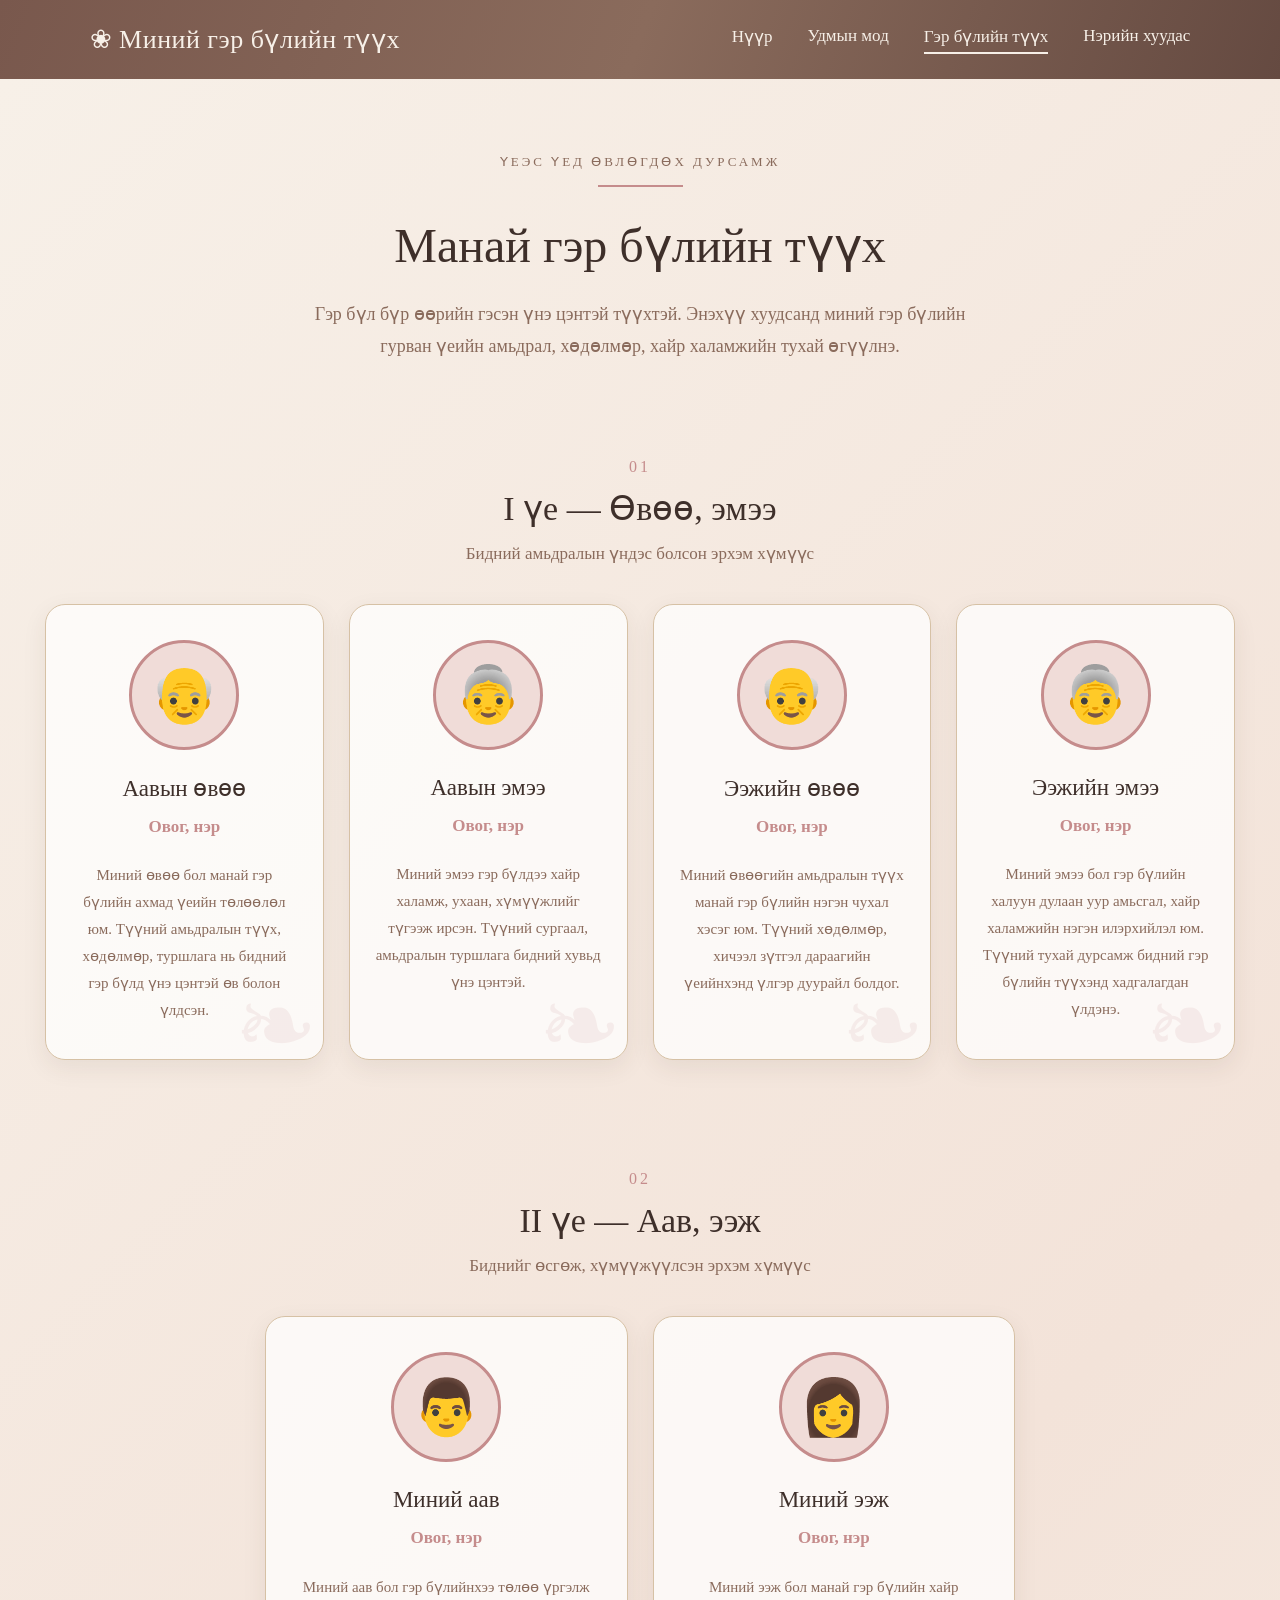
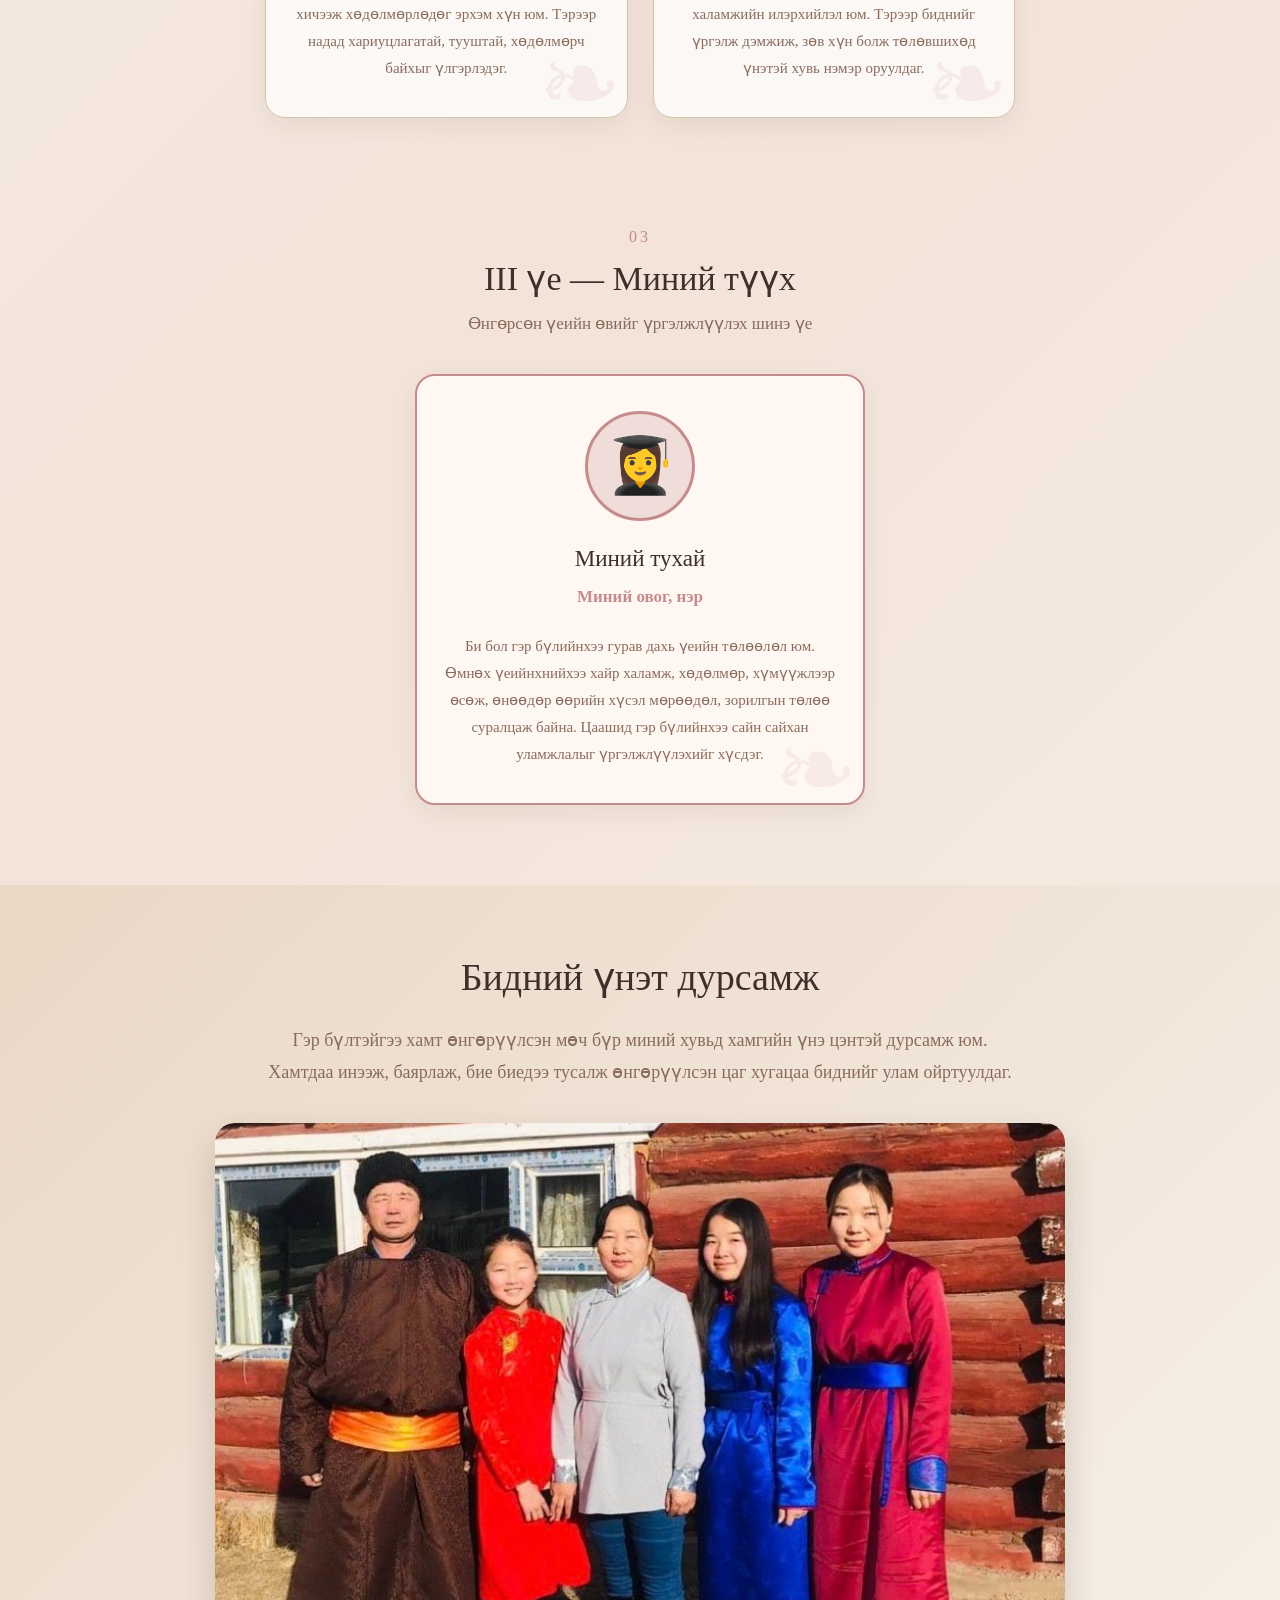
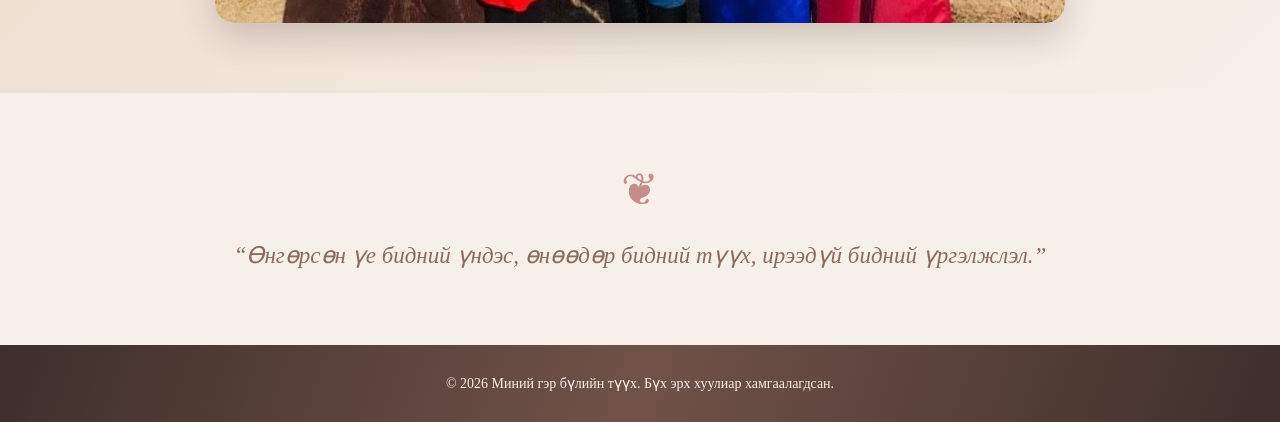
==== history.html @ 530f6f87 "Add files via upload" ====
<!DOCTYPE html>
<html lang="mn">
<head>
    <meta charset="UTF-8">
    <meta name="viewport" content="width=device-width, initial-scale=1.0">
    <title>Гэр бүлийн түүх | Миний гэр бүлийн түүх</title>
    <link rel="stylesheet" href="style.css">
    <script src="script.js" defer></script>
</head>

<body>

    <!-- Дээд цэс -->
    <header>
        <nav class="navbar">
            <a href="index.html" class="logo">
                ❀ Миний гэр бүлийн түүх
            </a>

            <div class="nav-links">
                <a href="index.html">Нүүр</a>
                <a href="tree.html">Удмын мод</a>
                <a href="history.html" class="active">Гэр бүлийн түүх</a>
                <a href="card.html">Нэрийн хуудас</a>
            </div>
        </nav>
    </header>

    <main class="history-page">

        <!-- Хуудасны танилцуулга -->
        <section class="history-intro">
            <p class="subtitle">ҮЕЭС ҮЕД ӨВЛӨГДӨХ ДУРСАМЖ</p>

            <h1>Манай гэр бүлийн түүх</h1>

            <p>
                Гэр бүл бүр өөрийн гэсэн үнэ цэнтэй түүхтэй.
                Энэхүү хуудсанд миний гэр бүлийн гурван үеийн
                амьдрал, хөдөлмөр, хайр халамжийн тухай өгүүлнэ.
            </p>
        </section>

        <!-- I үе -->
        <section class="history-section">

            <div class="history-heading">
                <span>01</span>
                <h2>I үе — Өвөө, эмээ</h2>
                <p>Бидний амьдралын үндэс болсон эрхэм хүмүүс</p>
            </div>

            <div class="history-grid">

                <article class="history-card">
                    <div class="history-avatar">👴</div>
                    <h3>Аавын өвөө</h3>
                    <p class="history-name">Овог, нэр</p>
                    <p>
                        Миний өвөө бол манай гэр бүлийн
                        ахмад үеийн төлөөлөл юм.
                        Түүний амьдралын түүх, хөдөлмөр,
                        туршлага нь бидний гэр бүлд
                        үнэ цэнтэй өв болон үлдсэн.
                    </p>
                </article>

                <article class="history-card">
                    <div class="history-avatar">👵</div>
                    <h3>Аавын эмээ</h3>
                    <p class="history-name">Овог, нэр</p>
                    <p>
                        Миний эмээ гэр бүлдээ хайр халамж,
                        ухаан, хүмүүжлийг түгээж ирсэн.
                        Түүний сургаал, амьдралын туршлага
                        бидний хувьд үнэ цэнтэй.
                    </p>
                </article>

                <article class="history-card">
                    <div class="history-avatar">👴</div>
                    <h3>Ээжийн өвөө</h3>
                    <p class="history-name">Овог, нэр</p>
                    <p>
                        Миний өвөөгийн амьдралын түүх
                        манай гэр бүлийн нэгэн чухал хэсэг юм.
                        Түүний хөдөлмөр, хичээл зүтгэл
                        дараагийн үеийнхэнд үлгэр дуурайл болдог.
                    </p>
                </article>

                <article class="history-card">
                    <div class="history-avatar">👵</div>
                    <h3>Ээжийн эмээ</h3>
                    <p class="history-name">Овог, нэр</p>
                    <p>
                        Миний эмээ бол гэр бүлийн халуун
                        дулаан уур амьсгал, хайр халамжийн
                        нэгэн илэрхийлэл юм.
                        Түүний тухай дурсамж бидний
                        гэр бүлийн түүхэнд хадгалагдан үлдэнэ.
                    </p>
                </article>

            </div>
        </section>

        <!-- II үе -->
        <section class="history-section">

            <div class="history-heading">
                <span>02</span>
                <h2>II үе — Аав, ээж</h2>
                <p>Биднийг өсгөж, хүмүүжүүлсэн эрхэм хүмүүс</p>
            </div>

            <div class="history-grid parents-history">

                <article class="history-card">
                    <div class="history-avatar">👨</div>
                    <h3>Миний аав</h3>
                    <p class="history-name">Овог, нэр</p>
                    <p>
                        Миний аав бол гэр бүлийнхээ
                        төлөө үргэлж хичээж хөдөлмөрлөдөг
                        эрхэм хүн юм. Тэрээр надад
                        хариуцлагатай, тууштай,
                        хөдөлмөрч байхыг үлгэрлэдэг.
                    </p>
                </article>

                <article class="history-card">
                    <div class="history-avatar">👩</div>
                    <h3>Миний ээж</h3>
                    <p class="history-name">Овог, нэр</p>
                    <p>
                        Миний ээж бол манай гэр бүлийн
                        хайр халамжийн илэрхийлэл юм.
                        Тэрээр биднийг үргэлж дэмжиж,
                        зөв хүн болж төлөвшихөд
                        үнэтэй хувь нэмэр оруулдаг.
                    </p>
                </article>

            </div>
        </section>

        <!-- III үе -->
        <section class="history-section">

            <div class="history-heading">
                <span>03</span>
                <h2>III үе — Миний түүх</h2>
                <p>Өнгөрсөн үеийн өвийг үргэлжлүүлэх шинэ үе</p>
            </div>

            <div class="history-grid my-history">

                <article class="history-card">
                    <div class="history-avatar">👩‍🎓</div>
                    <h3>Миний тухай</h3>
                    <p class="history-name">Миний овог, нэр</p>
                    <p>
                        Би бол гэр бүлийнхээ гурав дахь
                        үеийн төлөөлөл юм.

                        Өмнөх үеийнхнийхээ хайр халамж,
                        хөдөлмөр, хүмүүжлээр өсөж,
                        өнөөдөр өөрийн хүсэл мөрөөдөл,
                        зорилгын төлөө суралцаж байна.

                        Цаашид гэр бүлийнхээ сайн
                        сайхан уламжлалыг үргэлжлүүлэхийг
                        хүсдэг.
                    </p>
                </article>

            </div>
        </section>

        <!-- Гэр бүлийн дурсамж -->
        <section class="family-memory">

            <h2>Бидний үнэт дурсамж</h2>

            <p>
                Гэр бүлтэйгээ хамт өнгөрүүлсэн мөч бүр
                миний хувьд хамгийн үнэ цэнтэй дурсамж юм.

                Хамтдаа инээж, баярлаж, бие биедээ
                тусалж өнгөрүүлсэн цаг хугацаа
                биднийг улам ойртуулдаг.
            </p>

            <div class="memory-image">
                <img src="images/family.jpg"
                     alt="Манай гэр бүлийн дурсамж">
            </div>

        </section>

        <!-- Төгсгөлийн ишлэл -->
        <section class="history-quote">
            <p>
                “Өнгөрсөн үе бидний үндэс,
                өнөөдөр бидний түүх,
                ирээдүй бидний үргэлжлэл.”
            </p>
        </section>

    </main>

    <!-- Footer -->
    <footer>
        <p>
            © 2026 Миний гэр бүлийн түүх.
            Бүх эрх хуулиар хамгаалагдсан.
        </p>
    </footer>

</body>
</html>
---- style.css ----
/* Үндсэн тохиргоо */
* {
    margin: 0;
    padding: 0;
    box-sizing: border-box;
}

:root {
    --rose: #C58C8C;
    --cream: #F7F0E8;
    --beige: #D6C1A5;
    --mocha: #8A6B5C;
    --brown: #3E2F2A;
}

html {
    scroll-behavior: smooth;
}

body {
    font-family: Georgia, "Times New Roman", serif;
    background: var(--cream);
    color: var(--brown);
    overflow-x: hidden;
}

/* =========================
   ДЭЭД ЦЭС
========================= */

.navbar {
    background: linear-gradient(
        110deg,
        #79584d,
        #8A6B5C,
        #654a41
    );

    display: flex;
    justify-content: space-between;
    align-items: center;
    padding: 24px 7%;
    box-shadow: 0 3px 15px rgba(62, 47, 42, 0.15);
}

.logo {
    color: var(--cream);
    font-size: 26px;
    text-decoration: none;
    letter-spacing: 0.5px;
}

.nav-links {
    display: flex;
    gap: 35px;
}

.nav-links a {
    color: var(--cream);
    text-decoration: none;
    font-size: 17px;
    padding-bottom: 7px;
    position: relative;
    transition: color 0.3s;
}

.nav-links a::after {
    content: "";
    position: absolute;
    width: 0;
    height: 2px;
    background: var(--cream);
    bottom: 0;
    left: 0;
    transition: width 0.3s;
}

.nav-links a:hover::after,
.nav-links a.active::after {
    width: 100%;
}

/* =========================
   НҮҮР ХУУДАС
========================= */

.hero {
    display: flex;
    align-items: center;
    min-height: 550px;
    position: relative;
    overflow: hidden;

    background: linear-gradient(
        125deg,
        #F7F0E8 0%,
        #f9eee6 45%,
        #ead4c5 100%
    );
}

/* Зүүн талын цэцэг, навчны чимэглэл */

.hero::before {
    content: "❦";
    position: absolute;
    left: -35px;
    bottom: -75px;
    font-size: 310px;
    color: rgba(197, 140, 140, 0.17);
    transform: rotate(-20deg);
    pointer-events: none;
}

/* Дээд талын зөөлөн чимэглэл */

.hero::after {
    content: "";
    position: absolute;
    width: 360px;
    height: 360px;
    border-radius: 50%;
    background: rgba(197, 140, 140, 0.10);
    top: -220px;
    left: 18%;
    pointer-events: none;
}

.hero-content {
    width: 48%;
    padding: 65px 4% 65px 10%;
    position: relative;
    z-index: 2;
}

.subtitle {
    font-size: 13px;
    letter-spacing: 3px;
    color: var(--mocha);
    margin-bottom: 30px;
    text-transform: uppercase;
}

.subtitle::after {
    content: "";
    display: block;
    width: 85px;
    height: 2px;
    background: var(--rose);
    margin-top: 15px;
}

.hero-content h1 {
    font-size: clamp(45px, 5vw, 75px);
    line-height: 1.12;
    margin-bottom: 25px;
    font-weight: normal;
    letter-spacing: -1px;
}

.hero-description {
    font-size: 20px;
    line-height: 1.65;
    margin-bottom: 35px;
    max-width: 450px;
}

.hero-btn {
    display: inline-block;
    background: linear-gradient(
        135deg,
        #C58C8C,
        #b57777
    );
    color: white;
    padding: 17px 35px;
    border-radius: 40px;
    text-decoration: none;
    font-size: 17px;
    box-shadow: 0 7px 20px rgba(197, 140, 140, 0.25);
    transition: all 0.3s;
}

.hero-btn:hover {
    background: var(--mocha);
    transform: translateY(-4px);
    box-shadow: 0 12px 25px rgba(62, 47, 42, 0.2);
}

/* =========================
   ГЭР БҮЛИЙН ЗУРАГ
========================= */

.hero-image {
    width: 52%;
    height: 550px;
    position: relative;
    overflow: hidden;
}

/* Зургийн ирмэгийг уусгах */

.hero-image::after {
    content: "";
    position: absolute;
    inset: 0;
    pointer-events: none;

    background: linear-gradient(
        to right,
        #f5e9df 0%,
        rgba(245, 233, 223, 0.75) 5%,
        rgba(245, 233, 223, 0) 25%
    );
}

.hero-image img {
    width: 100%;
    height: 100%;
    object-fit: cover;
    object-position: center;
    display: block;
    transition: transform 0.6s;
}

.hero-image:hover img {
    transform: scale(1.04);
}

/* =========================
   ҮНДСЭН 4 КАРТ
========================= */

.features {
    display: grid;
    grid-template-columns: repeat(4, 1fr);
    gap: 22px;
    padding: 45px 6%;

    background: linear-gradient(
        180deg,
        #ead8c6,
        #F7F0E8
    );
}

.feature-card {
    background: rgba(255, 255, 255, 0.58);
    border: 1px solid rgba(255, 255, 255, 0.8);
    padding: 35px 20px;
    border-radius: 18px;
    text-align: center;
    text-decoration: none;
    color: var(--brown);
    position: relative;
    overflow: hidden;

    box-shadow: 0 8px 25px rgba(62, 47, 42, 0.07);
    transition: all 0.35s;
}

/* Картын булангийн чимэглэл */

.feature-card::before {
    content: "❧";
    position: absolute;
    left: 10px;
    bottom: -18px;
    font-size: 85px;
    color: rgba(197, 140, 140, 0.16);
    transform: rotate(-25deg);
    pointer-events: none;
}

.feature-card:hover {
    transform: translateY(-10px);
    background: #fffaf6;
    box-shadow: 0 15px 30px rgba(62, 47, 42, 0.15);
    border-color: var(--rose);
}

.feature-icon {
    width: 70px;
    height: 70px;
    background: linear-gradient(
        135deg,
        #C58C8C,
        #b47a7a
    );
    color: white;
    border-radius: 50%;
    display: flex;
    justify-content: center;
    align-items: center;
    font-size: 32px;
    margin: 0 auto 22px;
    box-shadow: 0 5px 15px rgba(197, 140, 140, 0.2);
}

.feature-card h2 {
    font-size: 23px;
    margin-bottom: 12px;
    font-weight: normal;
}

.feature-card p {
    font-size: 16px;
    line-height: 1.6;
}

/* =========================
   ИШЛЭЛ
========================= */

.quote {
    text-align: center;
    padding: 70px 20px;
    position: relative;

    background: linear-gradient(
        135deg,
        #F7F0E8,
        #f3e4da,
        #F7F0E8
    );
}

.quote::before {
    content: "“";
    display: block;
    font-size: 85px;
    line-height: 0.7;
    color: var(--rose);
    opacity: 0.8;
}

.quote p {
    font-size: 24px;
    font-style: italic;
    color: var(--mocha);
    line-height: 1.7;
}

.quote::after {
    content: "❧";
    display: block;
    font-size: 38px;
    color: var(--rose);
    margin-top: 15px;
}

/* =========================
   FOOTER
========================= */

footer {
    background: linear-gradient(
        110deg,
        #3E2F2A,
        #705248,
        #3E2F2A
    );
    color: var(--cream);
    text-align: center;
    padding: 30px 20px;
    font-size: 14px;
}

/* =========================
   RESPONSIVE
========================= */

@media (max-width: 900px) {

    .navbar {
        flex-direction: column;
        gap: 20px;
    }

    .nav-links {
        flex-wrap: wrap;
        justify-content: center;
        gap: 18px;
    }

    .hero-content {
        padding-left: 6%;
    }

    .hero-content h1 {
        font-size: 48px;
    }

    .features {
        grid-template-columns: repeat(2, 1fr);
    }
}

@media (max-width: 768px) {

    .hero {
        flex-direction: column;
    }

    .hero-content {
        width: 100%;
        text-align: center;
        padding: 55px 8%;
    }

    .subtitle::after {
        margin: 15px auto 0;
    }

    .hero-content h1 {
        font-size: 46px;
    }

    .hero-description {
        font-size: 18px;
        margin-left: auto;
        margin-right: auto;
    }

    .hero-image {
        width: 100%;
        height: 350px;
    }

    .hero-image::after {
        background: linear-gradient(
            to bottom,
            #f5e9df 0%,
            transparent 25%
        );
    }

    .features {
        padding: 30px 5%;
    }

    .quote p {
        font-size: 20px;
    }
}

@media (max-width: 480px) {

    .logo {
        font-size: 21px;
    }

    .nav-links a {
        font-size: 14px;
    }

    .hero-content h1 {
        font-size: 40px;
    }

    .features {
        grid-template-columns: 1fr;
    }

    .feature-card {
        padding: 30px 15px;
    }

    .quote {
        padding: 55px 20px;
    }

    .quote p {
        font-size: 18px;
    }
}
/* =========================
   УДМЫН МОДНЫ ХУУДАС
========================= */

.tree-page {
    background: linear-gradient(
        135deg,
        #F7F0E8,
        #f3e3d9,
        #F7F0E8
    );
    min-height: 100vh;
}

/* Хуудасны гарчиг */
.tree-intro {
    text-align: center;
    padding: 65px 20px 40px;
}

.tree-intro .subtitle::after {
    margin: 15px auto 0;
}

.tree-intro h1 {
    font-size: 48px;
    font-weight: normal;
    color: #3E2F2A;
    margin-bottom: 20px;
}

.tree-intro > p:last-child {
    font-size: 18px;
    color: #8A6B5C;
    line-height: 1.6;
}

/* Удмын модны үндсэн хэсэг */
.family-tree {
    max-width: 1200px;
    margin: 0 auto;
    padding: 30px 25px 70px;
}

/* Үе тус бүр */
.generation {
    text-align: center;
    position: relative;
    margin-bottom: 25px;
}

.generation h2 {
    display: inline-block;
    background: #C58C8C;
    color: white;
    padding: 12px 35px;
    border-radius: 30px;
    font-size: 20px;
    font-weight: normal;
    margin-bottom: 35px;
}

/* Өвөө, эмээ нар */
.grandparents {
    display: grid;
    grid-template-columns: 1fr 1fr;
    gap: 70px;
}

.family-group {
    display: flex;
    justify-content: center;
    gap: 20px;
}

/* Аав, ээж */
.parents {
    display: flex;
    justify-content: center;
    gap: 180px;
}

/* Өөрийн үе */
.my-generation {
    display: flex;
    justify-content: center;
}

/* Хүний карт */
.person-card {
    width: 220px;
    min-height: 270px;
    background: rgba(255, 255, 255, 0.8);
    border: 1px solid #D6C1A5;
    border-radius: 18px;
    padding: 25px 15px;
    text-align: center;
    box-shadow: 0 8px 25px rgba(62, 47, 42, 0.08);
    transition: 0.3s;
    position: relative;
    cursor: pointer;
}

.person-card:hover {
    transform: translateY(-8px);
    border-color: #C58C8C;
    box-shadow: 0 15px 30px rgba(62, 47, 42, 0.15);
}

/* Зураг эсвэл дүрс */
.person-avatar {
    width: 105px;
    height: 105px;
    background: #f0dcd8;
    border: 3px solid #C58C8C;
    border-radius: 50%;
    margin: 0 auto 20px;

    display: flex;
    align-items: center;
    justify-content: center;
    font-size: 55px;
    overflow: hidden;
}

.person-avatar img {
    width: 100%;
    height: 100%;
    object-fit: cover;
}

/* Нэр, мэдээлэл */
.person-card h3 {
    font-size: 20px;
    font-weight: normal;
    margin-bottom: 10px;
}

.person-card p {
    font-size: 16px;
    color: #8A6B5C;
    margin-bottom: 12px;
}

.person-card span {
    font-size: 14px;
    color: #8A6B5C;
}

/* Өөрийн карт */
.my-card {
    background: #fff7f2;
    border: 2px solid #C58C8C;
}

/* Үе хоорондын холбоос */
.generation:not(:last-child)::after {
    content: "";
    display: block;
    width: 2px;
    height: 55px;
    background: #C58C8C;
    margin: 20px auto 0;
}

/* Доод ишлэл */
.tree-message {
    text-align: center;
    padding: 45px 20px 65px;
}

.tree-message p {
    font-size: 22px;
    font-style: italic;
    color: #8A6B5C;
}

/* =========================
   RESPONSIVE
========================= */

@media (max-width: 1100px) {
    .grandparents {
        gap: 20px;
    }

    .family-group {
        gap: 12px;
    }

    .person-card {
        width: 190px;
    }

    .parents {
        gap: 100px;
    }
}

@media (max-width: 768px) {
    .tree-intro h1 {
        font-size: 36px;
    }

    .grandparents {
        grid-template-columns: 1fr;
        gap: 30px;
    }

    .family-group {
        gap: 15px;
    }

    .parents {
        gap: 20px;
    }

    .person-card {
        width: 165px;
        min-height: 250px;
        padding: 20px 10px;
    }

    .person-avatar {
        width: 85px;
        height: 85px;
        font-size: 45px;
    }

    .person-card h3 {
        font-size: 17px;
    }

    .person-card p {
        font-size: 14px;
    }
}

@media (max-width: 400px) {
    .person-card {
        width: 140px;
    }

    .family-group {
        gap: 10px;
    }

    .person-avatar {
        width: 75px;
        height: 75px;
    }
}
/* =========================
   ГЭР БҮЛИЙН ТҮҮХ ХУУДАС
========================= */

.history-page {
    background: linear-gradient(
        135deg,
        #F7F0E8,
        #f3e3d9,
        #F7F0E8
    );
    min-height: 100vh;
}

/* Хуудасны танилцуулга */

.history-intro {
    text-align: center;
    padding: 75px 20px 65px;
    position: relative;
}

.history-intro .subtitle::after {
    margin: 15px auto 0;
}

.history-intro h1 {
    font-size: 48px;
    font-weight: normal;
    color: #3E2F2A;
    margin-bottom: 25px;
}

.history-intro > p:last-child {
    max-width: 700px;
    margin: 0 auto;
    font-size: 18px;
    line-height: 1.8;
    color: #8A6B5C;
}

/* =========================
   ҮЕ ТУС БҮРИЙН ХЭСЭГ
========================= */

.history-section {
    max-width: 1250px;
    margin: 0 auto;
    padding: 30px 30px 80px;
}

.history-heading {
    text-align: center;
    margin-bottom: 40px;
}

.history-heading span {
    display: inline-block;
    font-size: 16px;
    color: #C58C8C;
    letter-spacing: 3px;
    margin-bottom: 12px;
}

.history-heading h2 {
    font-size: 34px;
    font-weight: normal;
    color: #3E2F2A;
    margin-bottom: 15px;
}

.history-heading p {
    font-size: 17px;
    color: #8A6B5C;
}

/* =========================
   НАМТРЫН КАРТУУД
========================= */

.history-grid {
    display: grid;
    grid-template-columns: repeat(4, 1fr);
    gap: 25px;
}

.history-card {
    background: rgba(255, 255, 255, 0.75);
    border: 1px solid #D6C1A5;
    border-radius: 20px;
    padding: 35px 25px;
    text-align: center;
    box-shadow: 0 8px 25px rgba(62, 47, 42, 0.08);
    transition: all 0.3s ease;
    position: relative;
    overflow: hidden;
}

/* Картын булангийн чимэглэл */

.history-card::before {
    content: "❧";
    position: absolute;
    bottom: -25px;
    right: 5px;
    font-size: 100px;
    color: rgba(197, 140, 140, 0.12);
    pointer-events: none;
}

.history-card:hover {
    transform: translateY(-8px);
    border-color: #C58C8C;
    box-shadow: 0 15px 35px rgba(62, 47, 42, 0.15);
}

/* Хүний зураг эсвэл дүрс */

.history-avatar {
    width: 110px;
    height: 110px;
    background: #f0dcd8;
    border: 3px solid #C58C8C;
    border-radius: 50%;

    display: flex;
    align-items: center;
    justify-content: center;

    font-size: 55px;
    margin: 0 auto 25px;
    overflow: hidden;
}

.history-avatar img {
    width: 100%;
    height: 100%;
    object-fit: cover;
}

/* Нэр, намтар */

.history-card h3 {
    font-size: 23px;
    font-weight: normal;
    margin-bottom: 10px;
    color: #3E2F2A;
}

.history-name {
    color: #C58C8C !important;
    font-size: 17px !important;
    margin-bottom: 20px !important;
    font-weight: bold;
}

.history-card p {
    font-size: 15px;
    line-height: 1.8;
    color: #8A6B5C;
}

/* =========================
   II ҮЕ — ААВ, ЭЭЖ
========================= */

.parents-history {
    grid-template-columns: repeat(2, 1fr);
    max-width: 750px;
    margin: 0 auto;
}

/* =========================
   III ҮЕ — МИНИЙ ТҮҮХ
========================= */

.my-history {
    grid-template-columns: 1fr;
    max-width: 450px;
    margin: 0 auto;
}

.my-history .history-card {
    border: 2px solid #C58C8C;
    background: #fff7f2;
}

/* =========================
   ГЭР БҮЛИЙН ДУРСАМЖ
========================= */

.family-memory {
    text-align: center;
    padding: 70px 25px;
    background: linear-gradient(
        135deg,
        #ead8c6,
        #F7F0E8
    );
}

.family-memory h2 {
    font-size: 38px;
    font-weight: normal;
    margin-bottom: 25px;
    color: #3E2F2A;
}

.family-memory > p {
    max-width: 750px;
    margin: 0 auto 35px;
    font-size: 18px;
    line-height: 1.8;
    color: #8A6B5C;
}

.memory-image {
    max-width: 850px;
    margin: 0 auto;
    border-radius: 20px;
    overflow: hidden;
    box-shadow: 0 15px 35px rgba(62, 47, 42, 0.2);
}

.memory-image img {
    display: block;
    width: 100%;
    max-height: 500px;
    object-fit: cover;
}

/* =========================
   ТӨГСГӨЛИЙН ИШЛЭЛ
========================= */

.history-quote {
    text-align: center;
    padding: 70px 20px;
    background: #F7F0E8;
}

.history-quote::before {
    content: "❦";
    display: block;
    font-size: 45px;
    color: #C58C8C;
    margin-bottom: 20px;
}

.history-quote p {
    font-size: 23px;
    font-style: italic;
    color: #8A6B5C;
    line-height: 1.7;
}

/* =========================
   УТАС, ТАБЛЕТЫН ЗАГВАР
========================= */

@media (max-width: 1000px) {

    .history-grid {
        grid-template-columns: repeat(2, 1fr);
    }

    .my-history {
        grid-template-columns: 1fr;
    }
}

@media (max-width: 768px) {

    .history-intro {
        padding: 55px 20px;
    }

    .history-intro h1 {
        font-size: 36px;
    }

    .history-heading h2 {
        font-size: 28px;
    }

    .history-section {
        padding: 25px 20px 55px;
    }

    .history-grid {
        grid-template-columns: 1fr;
        max-width: 450px;
        margin: 0 auto;
    }

    .history-card {
        padding: 30px 20px;
    }

    .family-memory h2 {
        font-size: 30px;
    }

    .family-memory > p {
        font-size: 16px;
    }

    .history-quote p {
        font-size: 19px;
    }
}
/* =========================
   НЭРИЙН ХУУДАС
========================= */

.card-page {
    min-height: 100vh;
    background: linear-gradient(
        135deg,
        #F7F0E8,
        #f0ddd2,
        #F7F0E8
    );
}

/* Хуудасны гарчиг */
.card-intro {
    text-align: center;
    padding: 65px 20px 35px;
}

.card-intro .subtitle::after {
    margin: 15px auto 0;
}

.card-intro h1 {
    font-size: 46px;
    font-weight: normal;
    margin-bottom: 18px;
}

.card-intro > p:last-child {
    font-size: 18px;
    color: #8A6B5C;
    line-height: 1.6;
}

/* Нэрийн хуудасны байрлал */
.business-card-section {
    text-align: center;
    padding: 25px 20px 90px;
}

.card-instruction {
    font-size: 16px;
    color: #8A6B5C;
    margin-bottom: 35px;
}

.card-container {
    width: min(100%, 520px);
    aspect-ratio: 1.75;
    margin: 0 auto 35px;
    perspective: 1200px;
}

/* Эргэдэг карт */
.business-card {
    width: 100%;
    height: 100%;
    position: relative;
    transform-style: preserve-3d;
    transition: transform 0.8s ease;
    cursor: pointer;
}

.business-card.flipped {
    transform: rotateY(180deg);
}

/* Хоёр талын ерөнхий загвар */
.card-face {
    position: absolute;
    inset: 0;
    border-radius: 18px;
    overflow: hidden;
    backface-visibility: hidden;
    -webkit-backface-visibility: hidden;

    display: flex;
    align-items: center;
    justify-content: center;

    box-shadow: 0 18px 45px rgba(62, 47, 42, 0.2);
}

/* =========================
   НҮҮР ТАЛ
========================= */

.card-front {
    background: linear-gradient(
        135deg,
        #F7F0E8,
        #ead4c6,
        #D6C1A5
    );
    border: 2px solid #C58C8C;
    color: #3E2F2A;
}

/* Дотор хүрээ */
.card-front::before {
    content: "";
    position: absolute;
    inset: 12px;
    border: 1px solid rgba(138, 107, 92, 0.45);
    border-radius: 10px;
    pointer-events: none;
}

.card-decoration {
    position: absolute;
    top: 15px;
    left: 25px;
    font-size: 35px;
    color: #C58C8C;
}

.card-corner {
    position: absolute;
    bottom: -25px;
    right: 5px;
    font-size: 110px;
    color: rgba(197, 140, 140, 0.35);
}

.card-front-content {
    position: relative;
    z-index: 1;
    padding: 20px;
}

.card-small-title {
    font-size: 11px;
    letter-spacing: 3px;
    margin-bottom: 18px;
}

.card-front h2 {
    font-size: 32px;
    font-weight: normal;
    margin-bottom: 18px;
}

.card-divider {
    width: 65px;
    height: 2px;
    background: #C58C8C;
    margin: 0 auto 18px;
}

.card-role {
    font-size: 17px;
    margin-bottom: 25px;
    color: #8A6B5C;
}

.card-contact p {
    font-size: 15px;
    line-height: 1.8;
}

/* =========================
   АР ТАЛ
========================= */

.card-back {
    background: linear-gradient(
        135deg,
        #3E2F2A,
        #705248,
        #3E2F2A
    );
    color: #F7F0E8;
    transform: rotateY(180deg);
    border: 2px solid #D6C1A5;
}

/* Ар талын хүрээ */
.card-back::before {
    content: "";
    position: absolute;
    inset: 12px;
    border: 1px solid rgba(214, 193, 165, 0.5);
    border-radius: 10px;
    pointer-events: none;
}

.card-back-content {
    position: relative;
    z-index: 1;
    padding: 15px;
}

.card-back h2 {
    font-size: 26px;
    font-weight: normal;
    margin-bottom: 12px;
}

.card-back .card-small-title {
    margin-bottom: 10px;
}

/* QR кодын түр байрлал */
.qr-placeholder {
    width: 105px;
    height: 105px;
    background: #F7F0E8;
    color: #3E2F2A;
    margin: 0 auto 12px;
    border-radius: 8px;

    display: flex;
    flex-direction: column;
    align-items: center;
    justify-content: center;
}

.qr-placeholder span {
    font-size: 28px;
    font-weight: bold;
}

.qr-placeholder p {
    font-size: 10px;
    margin-top: 5px;
}

.qr-description {
    font-size: 12px;
    line-height: 1.5;
}

/* =========================
   ЭРГҮҮЛЭХ ТОВЧ
========================= */

.flip-button {
    background: #C58C8C;
    color: white;
    border: none;
    padding: 15px 32px;
    border-radius: 30px;
    font-family: inherit;
    font-size: 16px;
    cursor: pointer;
    transition: 0.3s;
}

.flip-button:hover {
    background: #8A6B5C;
    transform: translateY(-3px);
}

/* =========================
   УТАСНЫ ДЭЛГЭЦ
========================= */

@media (max-width: 600px) {

    .card-intro h1 {
        font-size: 34px;
    }

    .card-container {
        width: 100%;
    }

    .card-front h2 {
        font-size: clamp(19px, 5vw, 32px);
    }

    .card-back h2 {
        font-size: clamp(17px, 4.5vw, 26px);
    }

    .card-small-title {
        font-size: 9px;
        margin-bottom: 10px;
    }

    .card-role {
        font-size: 14px;
        margin-bottom: 12px;
    }

    .card-contact p {
        font-size: 12px;
    }

    .card-front-content {
        padding: 10px;
    }

    .card-back-content {
        padding: 8px;
    }

    .qr-placeholder {
        width: 80px;
        height: 80px;
    }

    .qr-placeholder span {
        font-size: 22px;
    }

    .qr-description {
        font-size: 10px;
    }
}
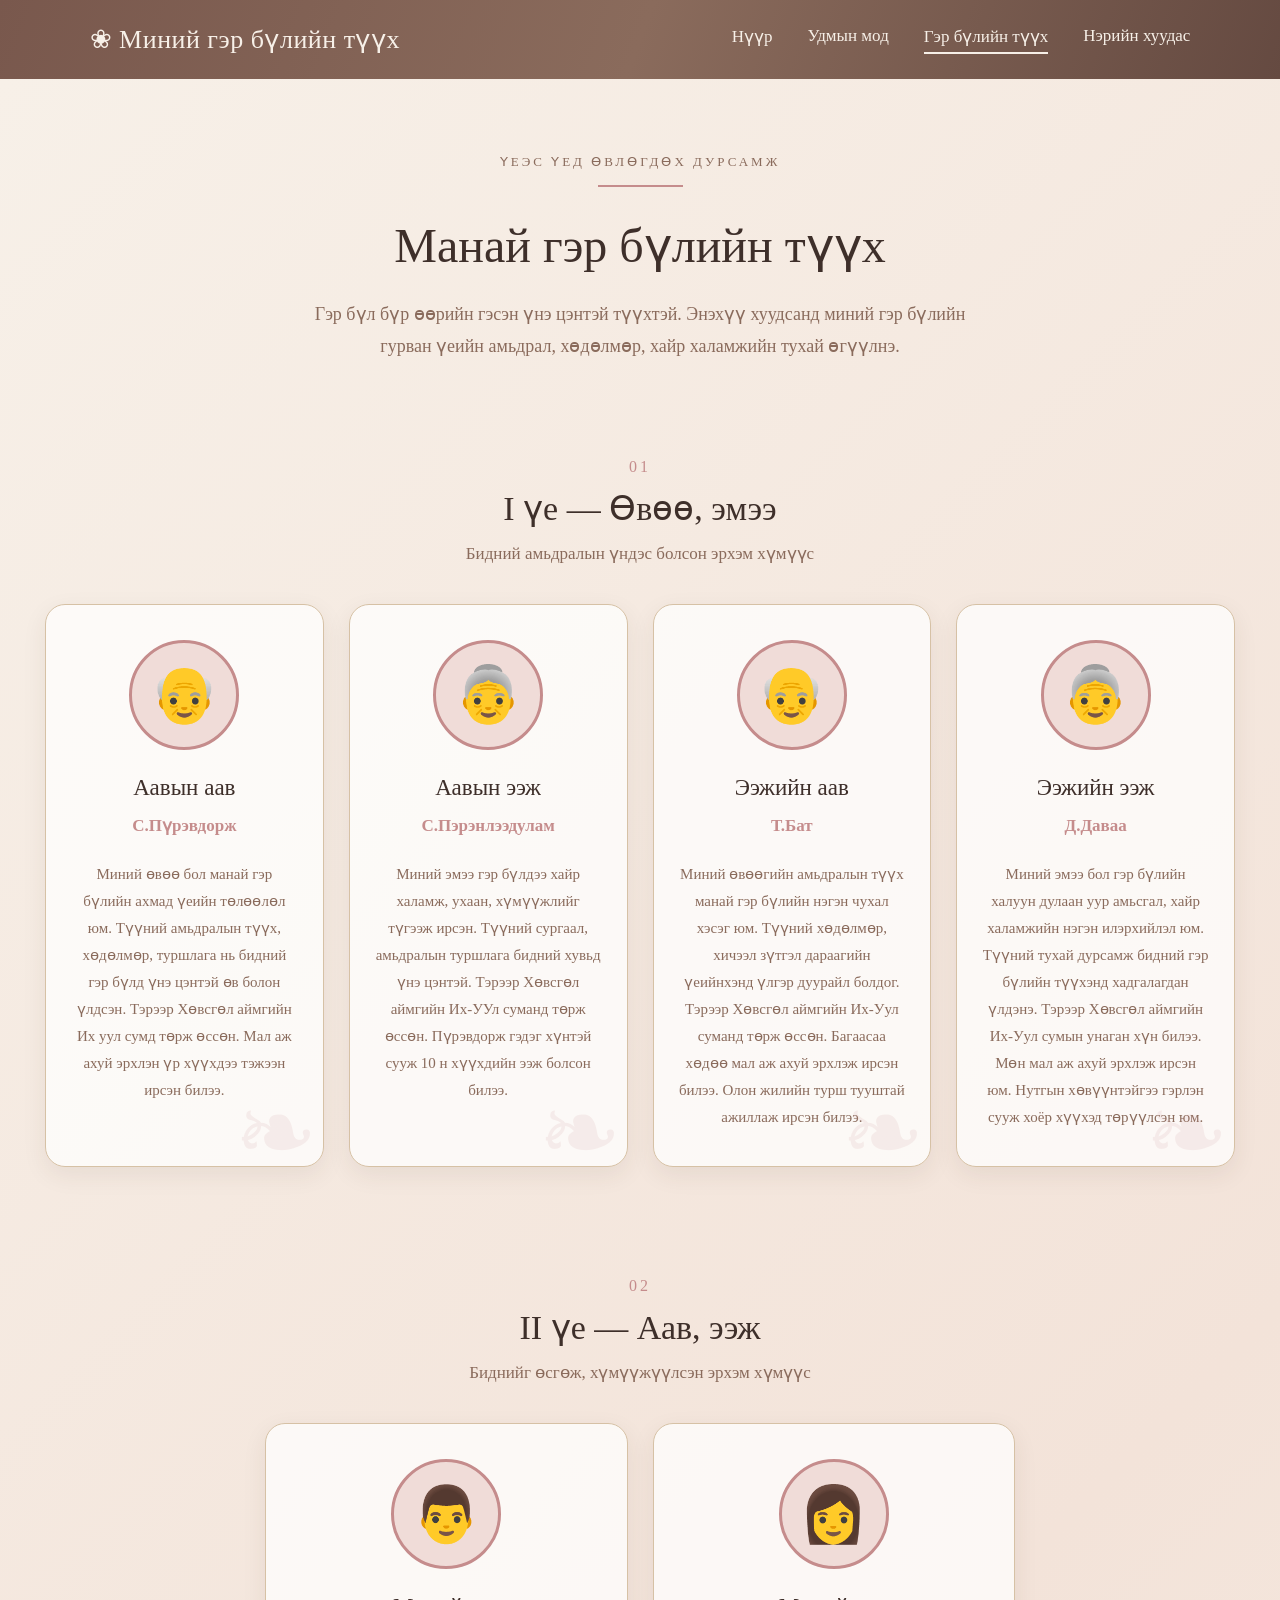
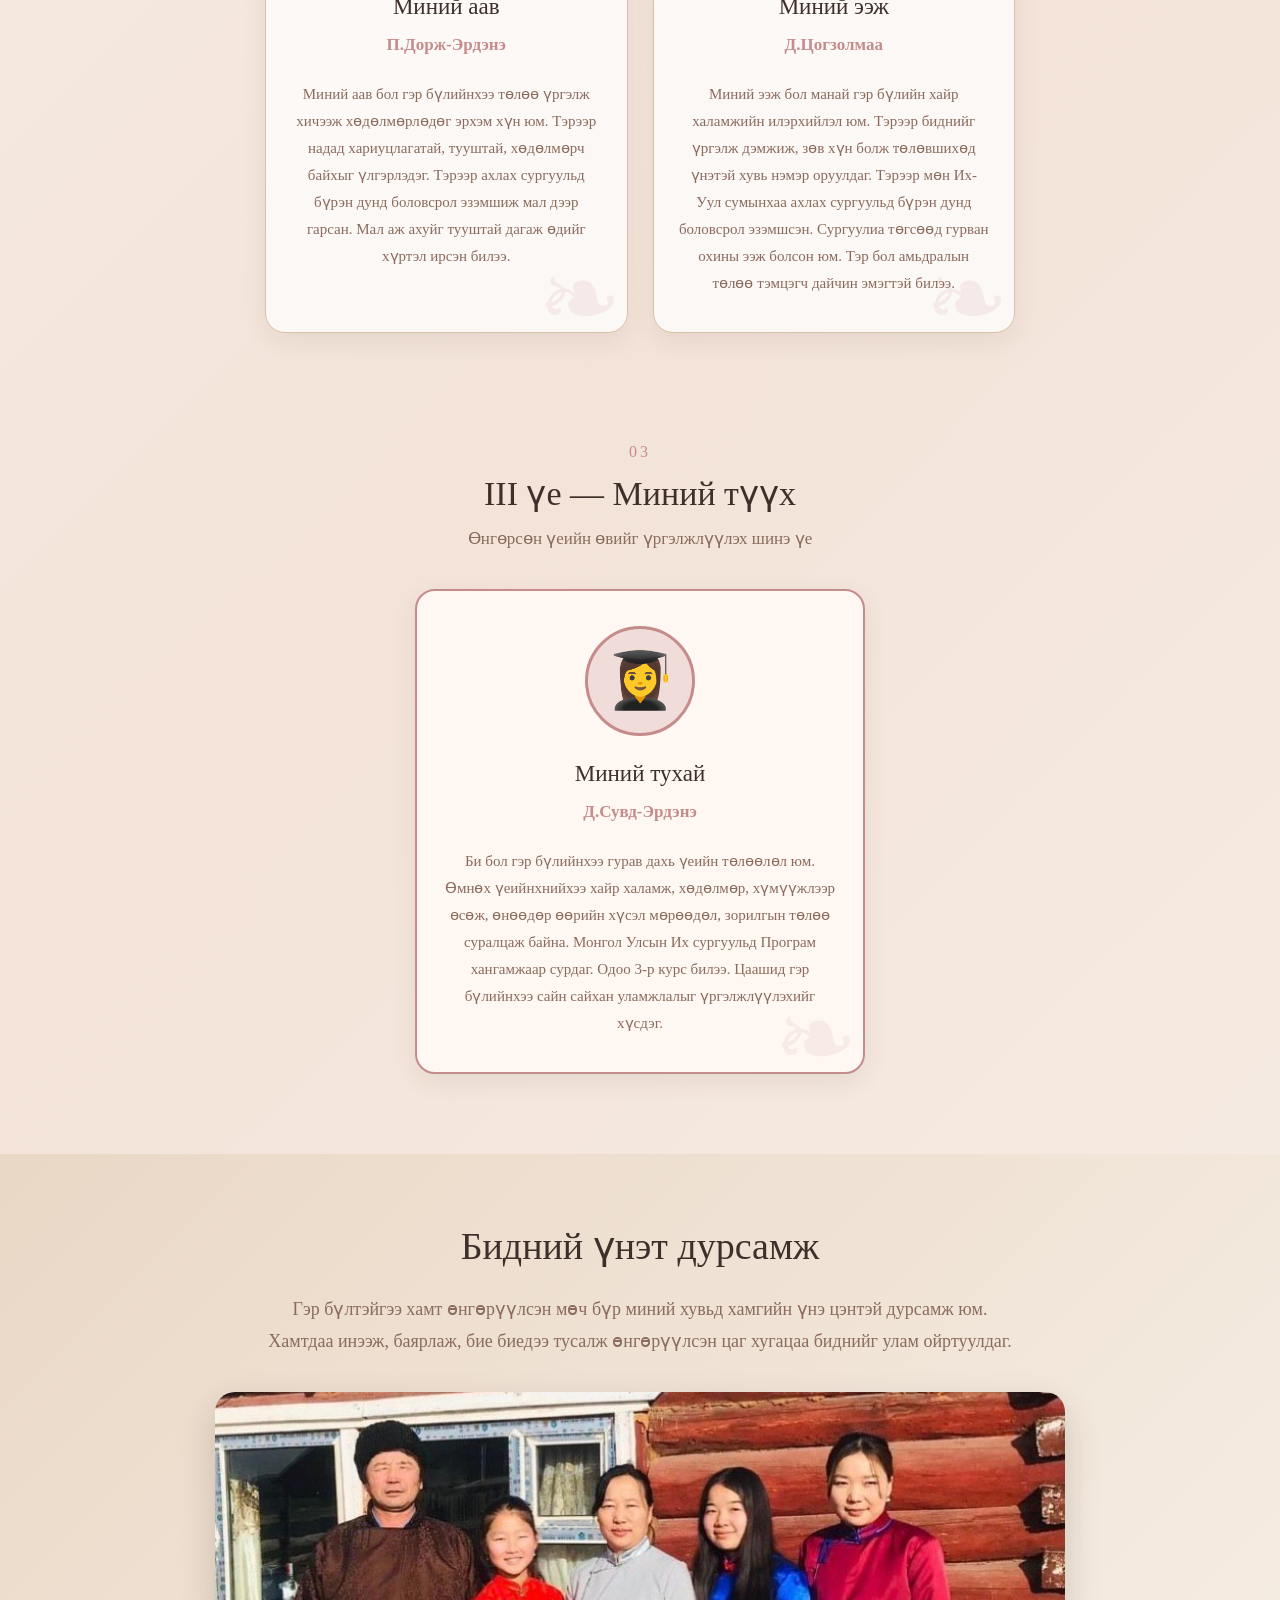
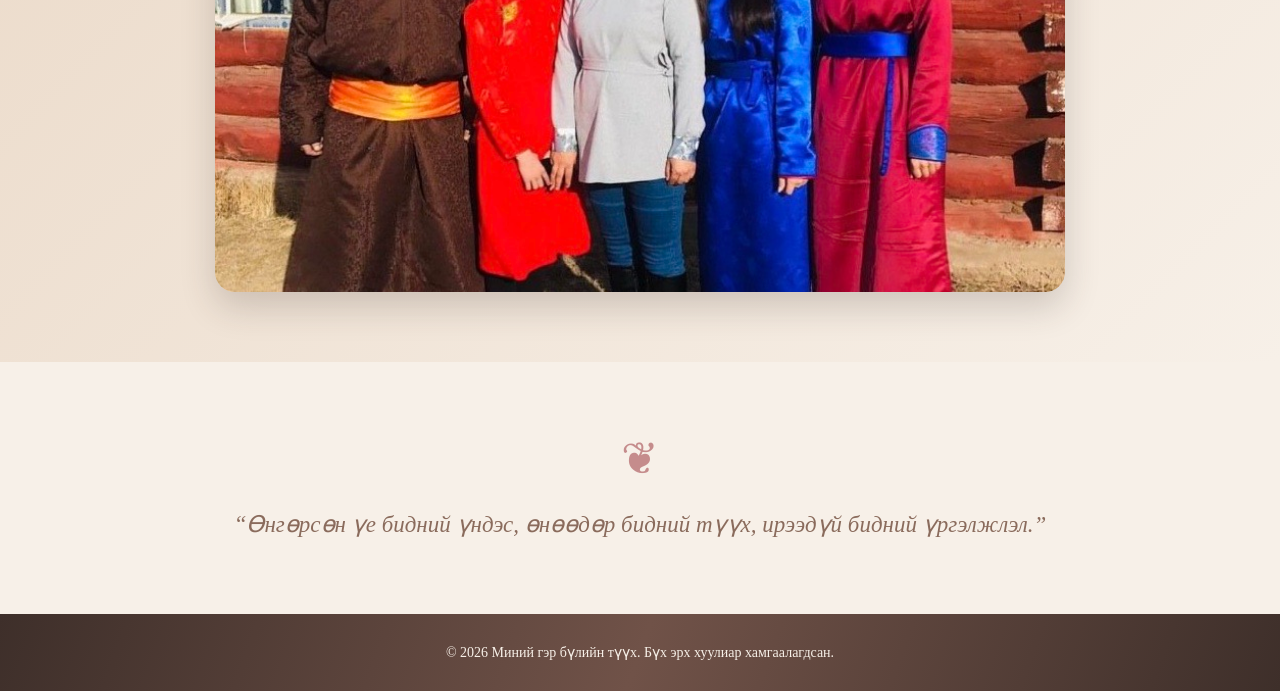
==== commit 527a592a: "Add files via upload" ====
--- a/history.html
+++ b/history.html
@@ -54,51 +54,59 @@
 
                 <article class="history-card">
                     <div class="history-avatar">👴</div>
-                    <h3>Аавын өвөө</h3>
-                    <p class="history-name">Овог, нэр</p>
+                    <h3>Аавын аав</h3>
+                    <p class="history-name">С.Пүрэвдорж</p>
                     <p>
                         Миний өвөө бол манай гэр бүлийн
                         ахмад үеийн төлөөлөл юм.
                         Түүний амьдралын түүх, хөдөлмөр,
                         туршлага нь бидний гэр бүлд
-                        үнэ цэнтэй өв болон үлдсэн.
+                        үнэ цэнтэй өв болон үлдсэн. Тэрээр Хөвсгөл аймгийн 
+                        Их уул сумд төрж өссөн. Мал аж ахуй эрхлэн үр хүүхдээ тэжээн ирсэн билээ. 
+
                     </p>
                 </article>
 
                 <article class="history-card">
                     <div class="history-avatar">👵</div>
-                    <h3>Аавын эмээ</h3>
-                    <p class="history-name">Овог, нэр</p>
+                    <h3>Аавын ээж</h3>
+                    <p class="history-name">С.Пэрэнлээдулам</p>
                     <p>
                         Миний эмээ гэр бүлдээ хайр халамж,
                         ухаан, хүмүүжлийг түгээж ирсэн.
                         Түүний сургаал, амьдралын туршлага
-                        бидний хувьд үнэ цэнтэй.
+                        бидний хувьд үнэ цэнтэй. Тэрээр Хөвсгөл аймгийн 
+                        Их-УУл суманд төрж өссөн. Пүрэвдорж гэдэг хүнтэй сууж 
+                        10 н хүүхдийн ээж болсон билээ. 
                     </p>
                 </article>
 
                 <article class="history-card">
                     <div class="history-avatar">👴</div>
-                    <h3>Ээжийн өвөө</h3>
-                    <p class="history-name">Овог, нэр</p>
+                    <h3>Ээжийн аав</h3>
+                    <p class="history-name">Т.Бат</p>
                     <p>
                         Миний өвөөгийн амьдралын түүх
                         манай гэр бүлийн нэгэн чухал хэсэг юм.
                         Түүний хөдөлмөр, хичээл зүтгэл
-                        дараагийн үеийнхэнд үлгэр дуурайл болдог.
+                        дараагийн үеийнхэнд үлгэр дуурайл болдог. Тэрээр Хөвсгөл аймгийн Их-Уул 
+                        суманд төрж өссөн. Багаасаа хөдөө мал аж ахуй эрхлэж ирсэн билээ. Олон жилийн турш 
+                        тууштай ажиллаж ирсэн билээ. 
                     </p>
                 </article>
 
                 <article class="history-card">
                     <div class="history-avatar">👵</div>
-                    <h3>Ээжийн эмээ</h3>
-                    <p class="history-name">Овог, нэр</p>
+                    <h3>Ээжийн ээж</h3>
+                    <p class="history-name">Д.Даваа</p>
                     <p>
                         Миний эмээ бол гэр бүлийн халуун
                         дулаан уур амьсгал, хайр халамжийн
                         нэгэн илэрхийлэл юм.
                         Түүний тухай дурсамж бидний
-                        гэр бүлийн түүхэнд хадгалагдан үлдэнэ.
+                        гэр бүлийн түүхэнд хадгалагдан үлдэнэ. Тэрээр Хөвсгөл аймгийн 
+                        Их-Уул сумын унаган хүн билээ. Мөн мал аж ахуй эрхлэж ирсэн юм. 
+                        Нутгын хөвүүнтэйгээ гэрлэн сууж хоёр хүүхэд төрүүлсэн юм. 
                     </p>
                 </article>
 
@@ -119,26 +127,29 @@
                 <article class="history-card">
                     <div class="history-avatar">👨</div>
                     <h3>Миний аав</h3>
-                    <p class="history-name">Овог, нэр</p>
+                    <p class="history-name">П.Дорж-Эрдэнэ</p>
                     <p>
                         Миний аав бол гэр бүлийнхээ
                         төлөө үргэлж хичээж хөдөлмөрлөдөг
                         эрхэм хүн юм. Тэрээр надад
                         хариуцлагатай, тууштай,
-                        хөдөлмөрч байхыг үлгэрлэдэг.
+                        хөдөлмөрч байхыг үлгэрлэдэг. Тэрээр ахлах сургуульд бүрэн дунд боловсрол эзэмшиж 
+                        мал дээр гарсан. Мал аж ахуйг тууштай дагаж өдийг хүртэл ирсэн билээ. 
                     </p>
                 </article>
 
                 <article class="history-card">
                     <div class="history-avatar">👩</div>
                     <h3>Миний ээж</h3>
-                    <p class="history-name">Овог, нэр</p>
+                    <p class="history-name">Д.Цогзолмаа</p>
                     <p>
                         Миний ээж бол манай гэр бүлийн
                         хайр халамжийн илэрхийлэл юм.
                         Тэрээр биднийг үргэлж дэмжиж,
                         зөв хүн болж төлөвшихөд
-                        үнэтэй хувь нэмэр оруулдаг.
+                        үнэтэй хувь нэмэр оруулдаг. Тэрээр мөн Их-Уул сумынхаа ахлах сургуульд 
+                        бүрэн дунд боловсрол эзэмшсэн. Сургуулиа төгсөөд гурван охины ээж болсон юм. 
+                        Тэр бол амьдралын төлөө тэмцэгч дайчин эмэгтэй билээ. 
                     </p>
                 </article>
 
@@ -159,7 +170,7 @@
                 <article class="history-card">
                     <div class="history-avatar">👩‍🎓</div>
                     <h3>Миний тухай</h3>
-                    <p class="history-name">Миний овог, нэр</p>
+                    <p class="history-name">Д.Сувд-Эрдэнэ</p>
                     <p>
                         Би бол гэр бүлийнхээ гурав дахь
                         үеийн төлөөлөл юм.
@@ -167,7 +178,8 @@
                         Өмнөх үеийнхнийхээ хайр халамж,
                         хөдөлмөр, хүмүүжлээр өсөж,
                         өнөөдөр өөрийн хүсэл мөрөөдөл,
-                        зорилгын төлөө суралцаж байна.
+                        зорилгын төлөө суралцаж байна. Монгол Улсын Их сургуульд 
+                        Програм хангамжаар сурдаг. Одоо 3-р курс билээ. 
 
                         Цаашид гэр бүлийнхээ сайн
                         сайхан уламжлалыг үргэлжлүүлэхийг
--- a/style.css
+++ b/style.css
@@ -1348,4 +1348,10 @@
     .qr-description {
         font-size: 10px;
     }
+}
+.qr-placeholder img {
+    width: 100%;
+    height: 100%;
+    object-fit: contain;
+    border-radius: 8px;
 }
